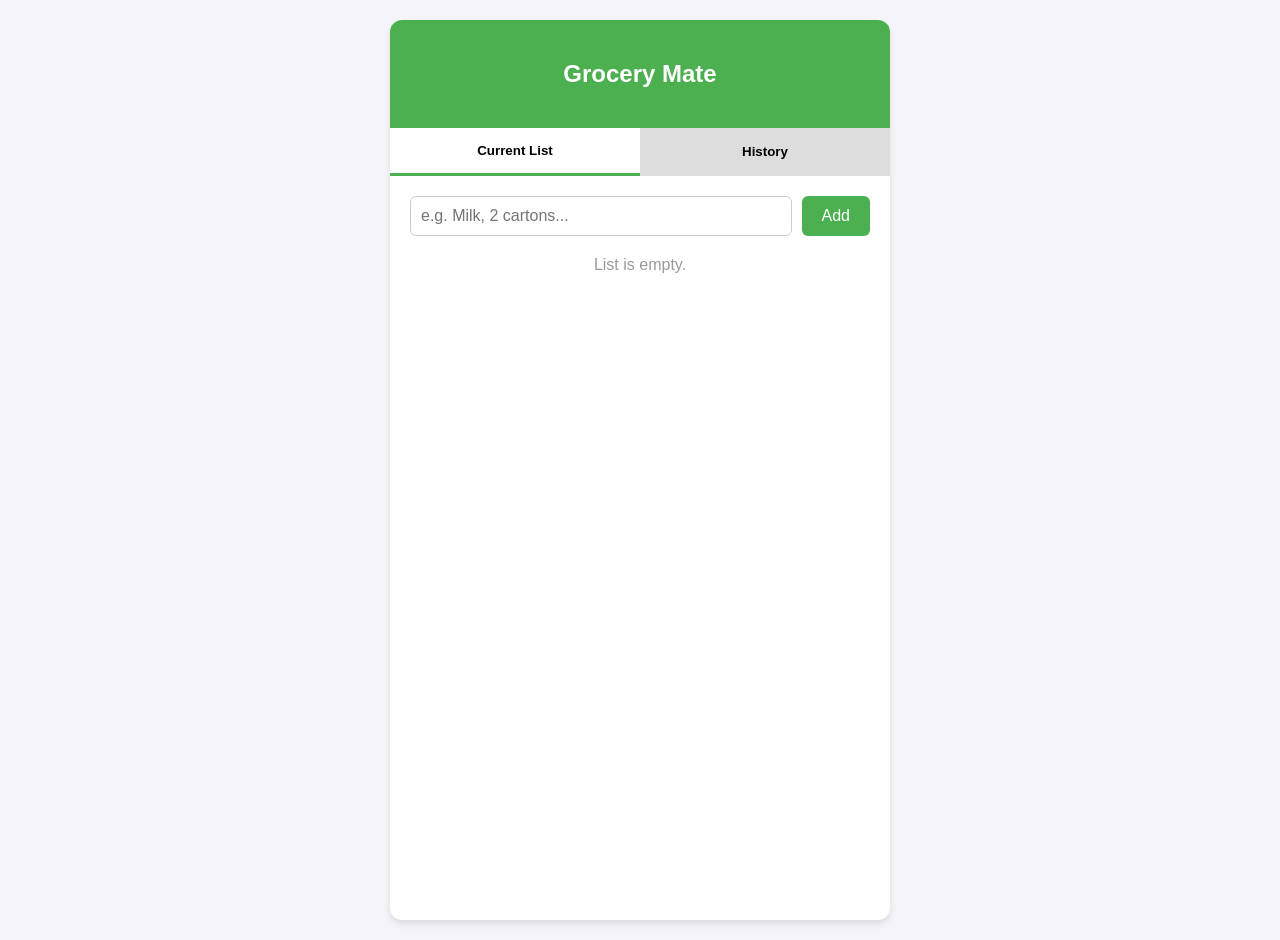
==== android/app/src/main/assets/index.html @ 83db7c0c "Add Grocery Mate Android APK Wrap the existing grocery tracker HTML in a signed Android app and incl" ====
<!DOCTYPE html>
<html lang="en">
<head>
    <meta charset="UTF-8">
    <meta name="viewport" content="width=device-width, initial-scale=1.0, maximum-scale=1.0, user-scalable=no, viewport-fit=cover">
    <title>Simple Grocery Tracker</title>
    <style>
        :root {
            --primary: #4CAF50;
            --danger: #f44336;
            --bg: #f4f4f9;
            --card: #ffffff;
        }

        html, body {
            height: 100%;
            overflow-x: hidden;
            -webkit-tap-highlight-color: transparent;
        }

        body {
            font-family: -apple-system, BlinkMacSystemFont, "Segoe UI", Roboto, Helvetica, Arial, sans-serif;
            background-color: var(--bg);
            margin: 0;
            padding: 20px;
            display: flex;
            justify-content: center;
        }

        .container {
            width: 100%;
            max-width: 500px;
            background: var(--card);
            border-radius: 12px;
            box-shadow: 0 4px 6px rgba(0,0,0,0.1);
            overflow: hidden;
            padding-bottom: 20px;
        }

        /* Header & Tabs */
        header {
            background: var(--primary);
            color: white;
            padding: 20px;
            text-align: center;
        }

        .tabs {
            display: flex;
            background: #ddd;
        }

        .tab {
            flex: 1;
            padding: 15px;
            text-align: center;
            cursor: pointer;
            font-weight: bold;
            background: #ddd;
            border: none;
            outline: none;
        }

        .tab.active {
            background: var(--card);
            border-bottom: 3px solid var(--primary);
        }

        /* Content Sections */
        .content {
            display: none;
            padding: 20px;
        }
        .content.active { display: block; }

        /* Input Area */
        .input-group {
            display: flex;
            gap: 10px;
            margin-bottom: 20px;
        }

        input[type="text"] {
            flex: 1;
            padding: 10px;
            border: 1px solid #ccc;
            border-radius: 6px;
            font-size: 16px;
        }

        button.add-btn {
            background: var(--primary);
            color: white;
            border: none;
            padding: 10px 20px;
            border-radius: 6px;
            cursor: pointer;
            font-size: 16px;
        }

        /* Lists */
        ul { list-style: none; padding: 0; margin: 0; }

        .item-row {
            display: flex;
            align-items: center;
            justify-content: space-between;
            padding: 12px;
            border-bottom: 1px solid #eee;
        }

        .item-row:last-child { border-bottom: none; }

        .item-row label {
            display: flex;
            align-items: center;
            gap: 10px;
            cursor: pointer;
            flex: 1;
            font-size: 18px;
        }

        .item-row input[type="checkbox"] {
            transform: scale(1.5);
        }

        .checked-item {
            text-decoration: line-through;
            color: #888;
        }

        .delete-btn {
            background: transparent;
            color: #999;
            border: none;
            cursor: pointer;
            font-size: 18px;
        }

        /* History Styling */
        .history-card {
            border: 1px solid #eee;
            border-radius: 8px;
            margin-bottom: 15px;
            padding: 10px;
            background: #fafafa;
        }

        .history-date {
            font-weight: bold;
            font-size: 14px;
            color: #555;
            margin-bottom: 8px;
            border-bottom: 1px solid #ddd;
            padding-bottom: 5px;
        }

        .history-item {
            font-size: 14px;
            margin-bottom: 4px;
        }

        .status-bought { color: var(--primary); }
        .status-missed { color: var(--danger); }

        /* Action Buttons */
        .action-area {
            margin-top: 20px;
            text-align: center;
        }

        .finish-btn {
            background: #333;
            color: white;
            width: 100%;
            padding: 15px;
            border: none;
            border-radius: 8px;
            font-size: 18px;
            cursor: pointer;
        }
        
        .clear-history-btn {
            background: transparent;
            color: var(--danger);
            border: 1px solid var(--danger);
            padding: 8px 16px;
            border-radius: 6px;
            cursor: pointer;
            margin-top: 10px;
        }

    </style>
</head>
<body>

<div class="container">
    <header>
        <h2>Grocery Mate</h2>
    </header>

    <div class="tabs">
        <button class="tab active" onclick="switchTab('current')">Current List</button>
        <button class="tab" onclick="switchTab('history')">History</button>
    </div>

    <div id="current" class="content active">
        <div class="input-group">
            <input type="text" id="newItem" placeholder="e.g. Milk, 2 cartons..." onkeypress="handleEnter(event)">
            <button class="add-btn" onclick="addItem()">Add</button>
        </div>

        <ul id="shoppingList">
            </ul>

        <div class="action-area" id="finishArea" style="display:none;">
            <button class="finish-btn" onclick="finishTrip()">Finish Shopping Trip</button>
            <p style="font-size: 0.8rem; color: #666; margin-top: 5px;">Moves items to history</p>
        </div>
    </div>

    <div id="history" class="content">
        <div id="historyLog">
            </div>
        <div style="text-align: center;">
            <button class="clear-history-btn" onclick="clearHistory()">Clear History</button>
        </div>
    </div>
</div>

<script>
    // --- STATE MANAGEMENT ---
    let currentList = JSON.parse(localStorage.getItem('groceryList')) || [];
    let historyLog = JSON.parse(localStorage.getItem('groceryHistory')) || [];

    // --- RENDER FUNCTIONS ---
    function renderList() {
        const listEl = document.getElementById('shoppingList');
        const finishArea = document.getElementById('finishArea');
        listEl.innerHTML = '';

        if (currentList.length > 0) {
            finishArea.style.display = 'block';
        } else {
            finishArea.style.display = 'none';
            listEl.innerHTML = '<p style="text-align:center; color:#999;">List is empty.</p>';
        }

        currentList.forEach((item, index) => {
            const li = document.createElement('li');
            li.className = 'item-row';
            li.innerHTML = `
                <label class="${item.bought ? 'checked-item' : ''}">
                    <input type="checkbox" ${item.bought ? 'checked' : ''} onchange="toggleItem(${index})">
                    ${item.name}
                </label>
                <button class="delete-btn" onclick="deleteItem(${index})">&times;</button>
            `;
            listEl.appendChild(li);
        });
    }

    function renderHistory() {
        const historyEl = document.getElementById('historyLog');
        historyEl.innerHTML = '';

        if (historyLog.length === 0) {
            historyEl.innerHTML = '<p style="text-align:center; color:#999;">No past shopping trips.</p>';
            return;
        }

        // Show newest first
        [...historyLog].reverse().forEach(trip => {
            const div = document.createElement('div');
            div.className = 'history-card';
            
            let itemsHtml = '';
            trip.items.forEach(item => {
                const statusIcon = item.bought ? '✔ Bought' : '✘ Not Bought';
                const statusClass = item.bought ? 'status-bought' : 'status-missed';
                itemsHtml += `<div class="history-item">
                    <span class="${statusClass}">[${statusIcon}]</span> ${item.name}
                </div>`;
            });

            div.innerHTML = `
                <div class="history-date">${trip.date}</div>
                ${itemsHtml}
            `;
            historyEl.appendChild(div);
        });
    }

    // --- ACTIONS ---
    function addItem() {
        const input = document.getElementById('newItem');
        const name = input.value.trim();
        if (name) {
            currentList.push({ name: name, bought: false });
            input.value = '';
            saveData();
            renderList();
        }
    }

    function handleEnter(e) {
        if (e.key === 'Enter') addItem();
    }

    function deleteItem(index) {
        currentList.splice(index, 1);
        saveData();
        renderList();
    }

    function toggleItem(index) {
        currentList[index].bought = !currentList[index].bought;
        saveData();
        renderList();
    }

    function finishTrip() {
        if (confirm('Finish this trip? It will move current items to history.')) {
            const now = new Date();
            const dateStr = now.toLocaleDateString() + ' ' + now.toLocaleTimeString([], {hour: '2-digit', minute:'2-digit'});
            
            // Save to history
            historyLog.push({
                date: dateStr,
                items: [...currentList] // Copy the array
            });

            // Clear current list
            currentList = [];
            
            saveData();
            renderList();
            renderHistory();
            switchTab('history');
        }
    }

    function clearHistory() {
        if(confirm("Delete all history logs?")) {
            historyLog = [];
            saveData();
            renderHistory();
        }
    }

    function switchTab(tabName) {
        document.querySelectorAll('.content').forEach(el => el.classList.remove('active'));
        document.querySelectorAll('.tab').forEach(el => el.classList.remove('active'));
        
        document.getElementById(tabName).classList.add('active');
        // Find button that calls this function to set active class (simple approach)
        const tabs = document.querySelectorAll('.tab');
        if(tabName === 'current') tabs[0].classList.add('active');
        else tabs[1].classList.add('active');
    }

    function saveData() {
        localStorage.setItem('groceryList', JSON.stringify(currentList));
        localStorage.setItem('groceryHistory', JSON.stringify(historyLog));
    }

    // Initial Render
    renderList();
    renderHistory();
</script>

</body>
</html>
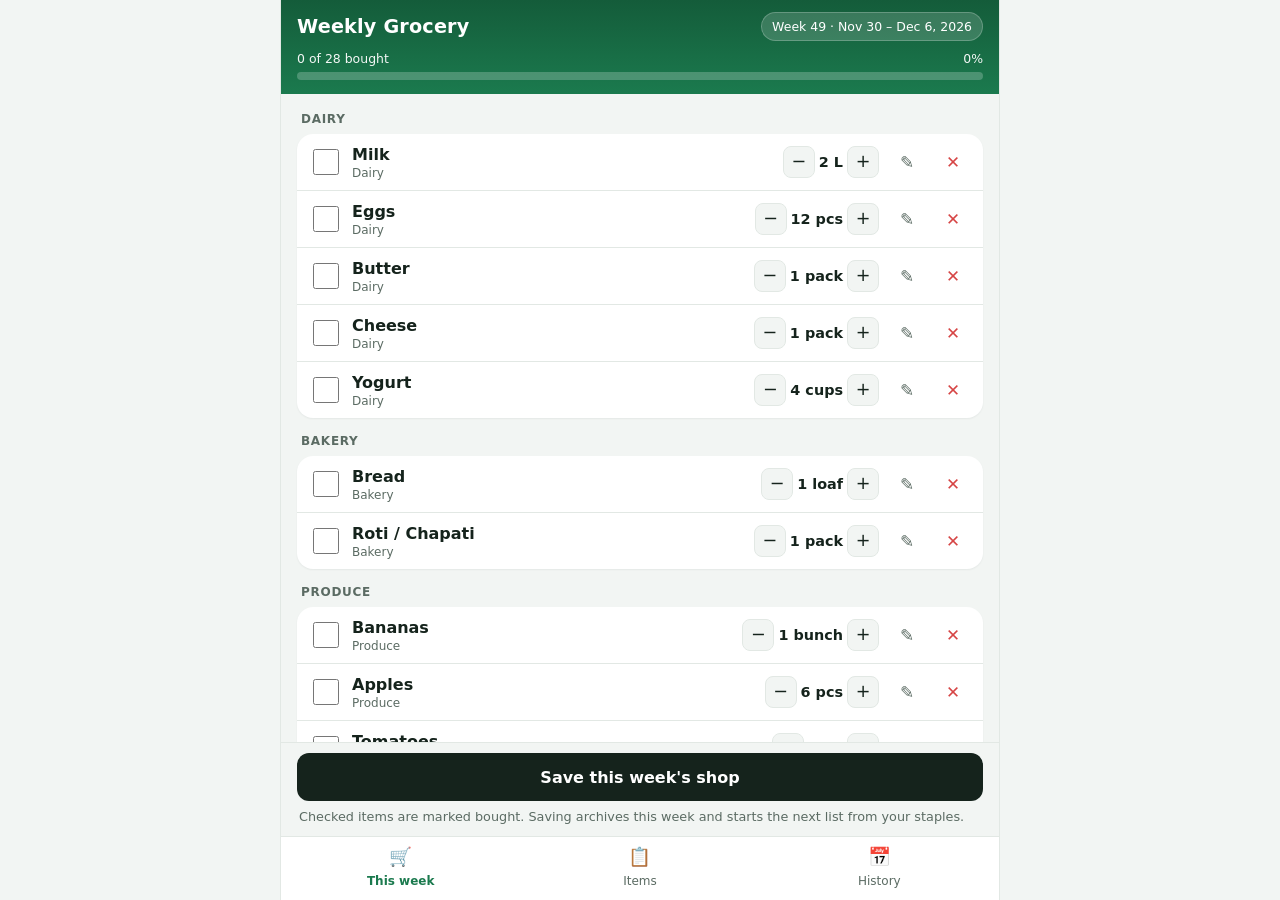
==== commit 26784be8: "Add Weekly Grocery Android app with item editing and history Ship a phone-and-tablet grocery list th" ====
--- a/android/app/src/main/assets/index.html
+++ b/android/app/src/main/assets/index.html
@@ -1,373 +1,1014 @@
 <!DOCTYPE html>
 <html lang="en">
 <head>
-    <meta charset="UTF-8">
-    <meta name="viewport" content="width=device-width, initial-scale=1.0, maximum-scale=1.0, user-scalable=no, viewport-fit=cover">
-    <title>Simple Grocery Tracker</title>
-    <style>
-        :root {
-            --primary: #4CAF50;
-            --danger: #f44336;
-            --bg: #f4f4f9;
-            --card: #ffffff;
-        }
-
-        html, body {
-            height: 100%;
-            overflow-x: hidden;
-            -webkit-tap-highlight-color: transparent;
-        }
-
-        body {
-            font-family: -apple-system, BlinkMacSystemFont, "Segoe UI", Roboto, Helvetica, Arial, sans-serif;
-            background-color: var(--bg);
-            margin: 0;
-            padding: 20px;
-            display: flex;
-            justify-content: center;
-        }
-
-        .container {
-            width: 100%;
-            max-width: 500px;
-            background: var(--card);
-            border-radius: 12px;
-            box-shadow: 0 4px 6px rgba(0,0,0,0.1);
-            overflow: hidden;
-            padding-bottom: 20px;
-        }
-
-        /* Header & Tabs */
-        header {
-            background: var(--primary);
-            color: white;
-            padding: 20px;
-            text-align: center;
-        }
-
-        .tabs {
-            display: flex;
-            background: #ddd;
-        }
-
-        .tab {
-            flex: 1;
-            padding: 15px;
-            text-align: center;
-            cursor: pointer;
-            font-weight: bold;
-            background: #ddd;
-            border: none;
-            outline: none;
-        }
-
-        .tab.active {
-            background: var(--card);
-            border-bottom: 3px solid var(--primary);
-        }
-
-        /* Content Sections */
-        .content {
-            display: none;
-            padding: 20px;
-        }
-        .content.active { display: block; }
-
-        /* Input Area */
-        .input-group {
-            display: flex;
-            gap: 10px;
-            margin-bottom: 20px;
-        }
-
-        input[type="text"] {
-            flex: 1;
-            padding: 10px;
-            border: 1px solid #ccc;
-            border-radius: 6px;
-            font-size: 16px;
-        }
-
-        button.add-btn {
-            background: var(--primary);
-            color: white;
-            border: none;
-            padding: 10px 20px;
-            border-radius: 6px;
-            cursor: pointer;
-            font-size: 16px;
-        }
-
-        /* Lists */
-        ul { list-style: none; padding: 0; margin: 0; }
-
-        .item-row {
-            display: flex;
-            align-items: center;
-            justify-content: space-between;
-            padding: 12px;
-            border-bottom: 1px solid #eee;
-        }
-
-        .item-row:last-child { border-bottom: none; }
-
-        .item-row label {
-            display: flex;
-            align-items: center;
-            gap: 10px;
-            cursor: pointer;
-            flex: 1;
-            font-size: 18px;
-        }
-
-        .item-row input[type="checkbox"] {
-            transform: scale(1.5);
-        }
-
-        .checked-item {
-            text-decoration: line-through;
-            color: #888;
-        }
-
-        .delete-btn {
-            background: transparent;
-            color: #999;
-            border: none;
-            cursor: pointer;
-            font-size: 18px;
-        }
-
-        /* History Styling */
-        .history-card {
-            border: 1px solid #eee;
-            border-radius: 8px;
-            margin-bottom: 15px;
-            padding: 10px;
-            background: #fafafa;
-        }
-
-        .history-date {
-            font-weight: bold;
-            font-size: 14px;
-            color: #555;
-            margin-bottom: 8px;
-            border-bottom: 1px solid #ddd;
-            padding-bottom: 5px;
-        }
-
-        .history-item {
-            font-size: 14px;
-            margin-bottom: 4px;
-        }
-
-        .status-bought { color: var(--primary); }
-        .status-missed { color: var(--danger); }
-
-        /* Action Buttons */
-        .action-area {
-            margin-top: 20px;
-            text-align: center;
-        }
-
-        .finish-btn {
-            background: #333;
-            color: white;
-            width: 100%;
-            padding: 15px;
-            border: none;
-            border-radius: 8px;
-            font-size: 18px;
-            cursor: pointer;
-        }
-        
-        .clear-history-btn {
-            background: transparent;
-            color: var(--danger);
-            border: 1px solid var(--danger);
-            padding: 8px 16px;
-            border-radius: 6px;
-            cursor: pointer;
-            margin-top: 10px;
-        }
-
-    </style>
+  <meta charset="UTF-8">
+  <meta name="viewport" content="width=device-width, initial-scale=1, maximum-scale=1, user-scalable=no, viewport-fit=cover">
+  <meta name="theme-color" content="#1B7A4E">
+  <meta name="color-scheme" content="light">
+  <title>Weekly Grocery</title>
+  <style>
+    :root {
+      --primary: #1B7A4E;
+      --primary-dark: #145C3A;
+      --primary-soft: #E7F5EE;
+      --accent: #E8A317;
+      --danger: #D64545;
+      --danger-soft: #FDECEC;
+      --bg: #F2F5F3;
+      --card: #FFFFFF;
+      --text: #15231C;
+      --muted: #5B6B63;
+      --line: #E2E8E4;
+      --bought: #3D8B63;
+      --missed: #C44B4B;
+      --header-h: 72px;
+      --nav-h: 64px;
+      --radius: 16px;
+      --safe-t: env(safe-area-inset-top, 0px);
+      --safe-b: env(safe-area-inset-bottom, 0px);
+      --safe-l: env(safe-area-inset-left, 0px);
+      --safe-r: env(safe-area-inset-right, 0px);
+    }
+
+    * { box-sizing: border-box; -webkit-tap-highlight-color: transparent; }
+
+    html, body {
+      margin: 0;
+      padding: 0;
+      height: 100%;
+      height: 100dvh;
+      overflow: hidden;
+      background: var(--bg);
+      color: var(--text);
+      font-family: "Roboto", "Noto Sans", system-ui, -apple-system, sans-serif;
+    }
+
+    button, input, select, textarea { font: inherit; }
+
+    .app {
+      display: flex;
+      flex-direction: column;
+      height: 100%;
+      width: 100%;
+      max-width: 720px;
+      margin: 0 auto;
+      background: var(--bg);
+      overflow: hidden;
+    }
+
+    header.app-header {
+      flex: 0 0 auto;
+      background: linear-gradient(180deg, var(--primary-dark), var(--primary));
+      color: #fff;
+      padding: 12px 16px 14px;
+      padding-left: max(16px, var(--safe-l));
+      padding-right: max(16px, var(--safe-r));
+    }
+
+    .brand-row {
+      display: flex;
+      align-items: center;
+      justify-content: space-between;
+      gap: 12px;
+    }
+
+    .brand {
+      font-size: 1.2rem;
+      font-weight: 700;
+      letter-spacing: 0.01em;
+    }
+
+    .week-chip {
+      background: rgba(255,255,255,0.16);
+      border: 1px solid rgba(255,255,255,0.22);
+      border-radius: 999px;
+      padding: 6px 10px;
+      font-size: 0.78rem;
+      white-space: nowrap;
+    }
+
+    .progress-wrap {
+      margin-top: 10px;
+    }
+
+    .progress-meta {
+      display: flex;
+      justify-content: space-between;
+      font-size: 0.78rem;
+      opacity: 0.95;
+      margin-bottom: 6px;
+    }
+
+    .progress-bar {
+      height: 8px;
+      background: rgba(255,255,255,0.22);
+      border-radius: 99px;
+      overflow: hidden;
+    }
+
+    .progress-bar > span {
+      display: block;
+      height: 100%;
+      width: 0%;
+      background: var(--accent);
+      border-radius: 99px;
+      transition: width 0.25s ease;
+    }
+
+    .panels {
+      flex: 1 1 auto;
+      min-height: 0;
+      position: relative;
+      overflow: hidden;
+    }
+
+    .panel {
+      display: none;
+      flex-direction: column;
+      height: 100%;
+      min-height: 0;
+    }
+
+    .panel.active { display: flex; }
+
+    .scroll {
+      flex: 1 1 auto;
+      min-height: 0;
+      overflow-y: auto;
+      overflow-x: hidden;
+      -webkit-overflow-scrolling: touch;
+      overscroll-behavior: contain;
+      padding: 12px 16px 16px;
+      padding-left: max(16px, var(--safe-l));
+      padding-right: max(16px, var(--safe-r));
+    }
+
+    .sticky-form {
+      flex: 0 0 auto;
+      padding: 10px 16px 8px;
+      padding-left: max(16px, var(--safe-l));
+      padding-right: max(16px, var(--safe-r));
+      background: var(--bg);
+      border-bottom: 1px solid var(--line);
+    }
+
+    .row-form {
+      display: flex;
+      gap: 8px;
+      align-items: stretch;
+    }
+
+    .row-form input[type="text"],
+    .row-form input[type="number"],
+    .row-form select {
+      flex: 1;
+      min-width: 0;
+      border: 1px solid var(--line);
+      background: var(--card);
+      border-radius: 12px;
+      padding: 12px 12px;
+      font-size: 16px;
+      outline: none;
+    }
+
+    .row-form input:focus, .row-form select:focus, .modal input:focus, .modal select:focus {
+      border-color: var(--primary);
+      box-shadow: 0 0 0 3px var(--primary-soft);
+    }
+
+    .btn {
+      border: none;
+      border-radius: 12px;
+      padding: 12px 14px;
+      font-weight: 700;
+      cursor: pointer;
+      min-height: 48px;
+    }
+
+    .btn-primary { background: var(--primary); color: #fff; }
+    .btn-dark { background: var(--text); color: #fff; width: 100%; }
+    .btn-ghost {
+      background: transparent;
+      color: var(--danger);
+      border: 1px solid var(--danger);
+      width: 100%;
+    }
+    .btn:active { transform: scale(0.98); }
+
+    .hint {
+      color: var(--muted);
+      font-size: 0.8rem;
+      margin: 8px 2px 0;
+    }
+
+    .cat-block { margin-bottom: 16px; }
+
+    .cat-title {
+      font-size: 0.75rem;
+      font-weight: 800;
+      letter-spacing: 0.06em;
+      text-transform: uppercase;
+      color: var(--muted);
+      margin: 6px 4px 8px;
+    }
+
+    .card {
+      background: var(--card);
+      border-radius: var(--radius);
+      box-shadow: 0 1px 2px rgba(21,35,28,0.06);
+      overflow: hidden;
+    }
+
+    .item-row {
+      display: flex;
+      align-items: center;
+      gap: 10px;
+      padding: 10px 12px;
+      min-height: 56px;
+      border-bottom: 1px solid var(--line);
+    }
+
+    .item-row:last-child { border-bottom: none; }
+
+    .check {
+      width: 26px;
+      height: 26px;
+      flex: 0 0 26px;
+      accent-color: var(--primary);
+    }
+
+    .item-main {
+      flex: 1;
+      min-width: 0;
+    }
+
+    .item-name {
+      font-size: 1rem;
+      font-weight: 600;
+      overflow: hidden;
+      text-overflow: ellipsis;
+      white-space: nowrap;
+    }
+
+    .item-name.bought { text-decoration: line-through; color: var(--muted); }
+
+    .item-meta {
+      font-size: 0.75rem;
+      color: var(--muted);
+      margin-top: 2px;
+    }
+
+    .qty {
+      display: flex;
+      align-items: center;
+      gap: 4px;
+      flex: 0 0 auto;
+    }
+
+    .qty button {
+      width: 32px;
+      height: 32px;
+      border: 1px solid var(--line);
+      background: var(--bg);
+      border-radius: 8px;
+      font-size: 1.1rem;
+      line-height: 1;
+      color: var(--text);
+    }
+
+    .qty span {
+      min-width: 18px;
+      text-align: center;
+      font-weight: 700;
+      font-size: 0.9rem;
+    }
+
+    .icon-btn {
+      width: 36px;
+      height: 36px;
+      border: none;
+      background: transparent;
+      color: var(--muted);
+      font-size: 1.05rem;
+      border-radius: 8px;
+    }
+
+    .icon-btn.danger { color: var(--danger); }
+
+    .footer-actions {
+      flex: 0 0 auto;
+      padding: 10px 16px 12px;
+      padding-left: max(16px, var(--safe-l));
+      padding-right: max(16px, var(--safe-r));
+      background: var(--bg);
+      border-top: 1px solid var(--line);
+    }
+
+    .empty {
+      text-align: center;
+      color: var(--muted);
+      padding: 36px 12px;
+    }
+
+    .empty h3 { margin: 0 0 6px; color: var(--text); }
+
+    .history-card {
+      background: var(--card);
+      border-radius: var(--radius);
+      margin-bottom: 12px;
+      box-shadow: 0 1px 2px rgba(21,35,28,0.06);
+      overflow: hidden;
+    }
+
+    .history-head {
+      width: 100%;
+      text-align: left;
+      background: var(--card);
+      border: none;
+      padding: 14px;
+      display: flex;
+      justify-content: space-between;
+      align-items: center;
+      gap: 8px;
+      min-height: 56px;
+    }
+
+    .history-title { font-weight: 800; }
+    .history-sub { font-size: 0.8rem; color: var(--muted); margin-top: 3px; }
+
+    .history-body {
+      display: none;
+      border-top: 1px solid var(--line);
+      padding: 8px 14px 12px;
+    }
+
+    .history-card.open .history-body { display: block; }
+
+    .history-item {
+      display: flex;
+      justify-content: space-between;
+      gap: 8px;
+      padding: 6px 0;
+      font-size: 0.92rem;
+    }
+
+    .ok { color: var(--bought); font-weight: 700; }
+    .no { color: var(--missed); font-weight: 700; }
+
+    nav.bottom-nav {
+      flex: 0 0 auto;
+      display: flex;
+      background: var(--card);
+      border-top: 1px solid var(--line);
+      padding-bottom: var(--safe-b);
+      min-height: var(--nav-h);
+    }
+
+    nav.bottom-nav button {
+      flex: 1;
+      border: none;
+      background: transparent;
+      padding: 8px 4px 10px;
+      color: var(--muted);
+      min-height: 56px;
+    }
+
+    nav.bottom-nav button.active {
+      color: var(--primary);
+      font-weight: 800;
+    }
+
+    nav.bottom-nav .nav-ico { display: block; font-size: 1.15rem; margin-bottom: 2px; }
+    nav.bottom-nav .nav-lab { font-size: 0.75rem; }
+
+    .modal-backdrop {
+      display: none;
+      position: fixed;
+      inset: 0;
+      background: rgba(15, 28, 22, 0.45);
+      z-index: 20;
+      align-items: flex-end;
+      justify-content: center;
+    }
+
+    .modal-backdrop.show { display: flex; }
+
+    .modal {
+      width: 100%;
+      max-width: 720px;
+      background: var(--card);
+      border-radius: 20px 20px 0 0;
+      padding: 16px 16px calc(16px + var(--safe-b));
+      max-height: 88dvh;
+      overflow-y: auto;
+      -webkit-overflow-scrolling: touch;
+    }
+
+    .modal h2 { margin: 0 0 12px; font-size: 1.15rem; }
+
+    .field { margin-bottom: 10px; }
+    .field label {
+      display: block;
+      font-size: 0.75rem;
+      font-weight: 700;
+      color: var(--muted);
+      margin-bottom: 4px;
+      text-transform: uppercase;
+      letter-spacing: 0.04em;
+    }
+
+    .field input, .field select {
+      width: 100%;
+      border: 1px solid var(--line);
+      border-radius: 12px;
+      padding: 12px;
+      font-size: 16px;
+      background: #fff;
+    }
+
+    .modal-actions {
+      display: grid;
+      grid-template-columns: 1fr 1fr;
+      gap: 8px;
+      margin-top: 8px;
+    }
+
+    .chip-row {
+      display: flex;
+      flex-wrap: wrap;
+      gap: 8px;
+      margin-bottom: 12px;
+    }
+
+    .chip {
+      border: 1px solid var(--line);
+      background: var(--card);
+      border-radius: 999px;
+      padding: 8px 12px;
+      font-size: 0.82rem;
+      color: var(--text);
+    }
+
+    .chip.on {
+      background: var(--primary-soft);
+      border-color: var(--primary);
+      color: var(--primary-dark);
+      font-weight: 700;
+    }
+
+    .add-week-btn {
+      border: 1px solid var(--primary);
+      background: var(--primary-soft);
+      color: var(--primary-dark);
+      border-radius: 10px;
+      padding: 8px 10px;
+      font-weight: 700;
+      font-size: 0.78rem;
+      white-space: nowrap;
+    }
+
+    .add-week-btn[disabled] {
+      opacity: 0.45;
+      border-color: var(--line);
+      background: var(--bg);
+      color: var(--muted);
+    }
+
+    @media (min-width: 600px) {
+      .app { border-left: 1px solid var(--line); border-right: 1px solid var(--line); }
+      .modal { border-radius: 20px; margin-bottom: 24px; }
+      .modal-backdrop { align-items: center; }
+    }
+  </style>
 </head>
 <body>
-
-<div class="container">
-    <header>
-        <h2>Grocery Mate</h2>
-    </header>
-
-    <div class="tabs">
-        <button class="tab active" onclick="switchTab('current')">Current List</button>
-        <button class="tab" onclick="switchTab('history')">History</button>
+<div class="app">
+  <header class="app-header">
+    <div class="brand-row">
+      <div class="brand">Weekly Grocery</div>
+      <div class="week-chip" id="weekChip">This week</div>
     </div>
-
-    <div id="current" class="content active">
-        <div class="input-group">
-            <input type="text" id="newItem" placeholder="e.g. Milk, 2 cartons..." onkeypress="handleEnter(event)">
-            <button class="add-btn" onclick="addItem()">Add</button>
+    <div class="progress-wrap" id="progressWrap">
+      <div class="progress-meta">
+        <span id="progressLabel">0 of 0 bought</span>
+        <span id="progressPct">0%</span>
+      </div>
+      <div class="progress-bar"><span id="progressFill"></span></div>
+    </div>
+  </header>
+
+  <div class="panels">
+    <section class="panel active" id="panel-shop">
+      <div class="scroll" id="shopScroll"></div>
+      <div class="footer-actions">
+        <button class="btn btn-dark" id="finishBtn" type="button">Save this week's shop</button>
+        <p class="hint">Checked items are marked bought. Saving archives this week and starts the next list from your staples.</p>
+      </div>
+    </section>
+
+    <section class="panel" id="panel-items">
+      <div class="sticky-form">
+        <div class="row-form">
+          <input id="newItemName" type="text" maxlength="60" placeholder="Add item, e.g. Milk" autocomplete="off">
+          <button class="btn btn-primary" id="addItemBtn" type="button">Add</button>
         </div>
-
-        <ul id="shoppingList">
-            </ul>
-
-        <div class="action-area" id="finishArea" style="display:none;">
-            <button class="finish-btn" onclick="finishTrip()">Finish Shopping Trip</button>
-            <p style="font-size: 0.8rem; color: #666; margin-top: 5px;">Moves items to history</p>
-        </div>
+        <p class="hint">Staples are copied into each new week. Edit or delete any item anytime.</p>
+      </div>
+      <div class="scroll" id="itemsScroll"></div>
+    </section>
+
+    <section class="panel" id="panel-history">
+      <div class="scroll" id="historyScroll"></div>
+    </section>
+  </div>
+
+  <nav class="bottom-nav">
+    <button type="button" class="active" data-tab="shop"><span class="nav-ico">🛒</span><span class="nav-lab">This week</span></button>
+    <button type="button" data-tab="items"><span class="nav-ico">📋</span><span class="nav-lab">Items</span></button>
+    <button type="button" data-tab="history"><span class="nav-ico">📅</span><span class="nav-lab">History</span></button>
+  </nav>
+</div>
+
+<div class="modal-backdrop" id="modalBackdrop">
+  <div class="modal" role="dialog" aria-modal="true" aria-labelledby="modalTitle">
+    <h2 id="modalTitle">Edit item</h2>
+    <div class="field">
+      <label for="editName">Name</label>
+      <input id="editName" type="text" maxlength="60">
     </div>
-
-    <div id="history" class="content">
-        <div id="historyLog">
-            </div>
-        <div style="text-align: center;">
-            <button class="clear-history-btn" onclick="clearHistory()">Clear History</button>
-        </div>
+    <div class="field">
+      <label for="editCategory">Category</label>
+      <select id="editCategory"></select>
     </div>
+    <div class="field">
+      <label for="editQty">Usual quantity</label>
+      <input id="editQty" type="number" min="1" max="9999" step="1">
+    </div>
+    <div class="field">
+      <label for="editUnit">Unit</label>
+      <input id="editUnit" type="text" maxlength="16" placeholder="pcs, kg, L, pack">
+    </div>
+    <div class="field">
+      <label>
+        <input id="editStaple" type="checkbox"> Include as a weekly staple
+      </label>
+    </div>
+    <div class="modal-actions">
+      <button class="btn" type="button" id="cancelEdit" style="background:#eef2f0">Cancel</button>
+      <button class="btn btn-primary" type="button" id="saveEdit">Save</button>
+    </div>
+  </div>
 </div>
 
 <script>
-    // --- STATE MANAGEMENT ---
-    let currentList = JSON.parse(localStorage.getItem('groceryList')) || [];
-    let historyLog = JSON.parse(localStorage.getItem('groceryHistory')) || [];
-
-    // --- RENDER FUNCTIONS ---
-    function renderList() {
-        const listEl = document.getElementById('shoppingList');
-        const finishArea = document.getElementById('finishArea');
-        listEl.innerHTML = '';
-
-        if (currentList.length > 0) {
-            finishArea.style.display = 'block';
-        } else {
-            finishArea.style.display = 'none';
-            listEl.innerHTML = '<p style="text-align:center; color:#999;">List is empty.</p>';
+(function () {
+  const STORAGE_KEY = "weeklyGrocery.v1";
+  const CATEGORIES = ["Dairy", "Bakery", "Produce", "Protein", "Pantry", "Household", "Other"];
+  const DEFAULT_ITEMS = [
+    ["Milk", "Dairy", 2, "L"],
+    ["Eggs", "Dairy", 12, "pcs"],
+    ["Butter", "Dairy", 1, "pack"],
+    ["Cheese", "Dairy", 1, "pack"],
+    ["Yogurt", "Dairy", 4, "cups"],
+    ["Bread", "Bakery", 1, "loaf"],
+    ["Roti / Chapati", "Bakery", 1, "pack"],
+    ["Bananas", "Produce", 1, "bunch"],
+    ["Apples", "Produce", 6, "pcs"],
+    ["Tomatoes", "Produce", 1, "kg"],
+    ["Onions", "Produce", 1, "kg"],
+    ["Potatoes", "Produce", 2, "kg"],
+    ["Garlic", "Produce", 1, "pack"],
+    ["Ginger", "Produce", 1, "pcs"],
+    ["Spinach", "Produce", 1, "bunch"],
+    ["Carrots", "Produce", 500, "g"],
+    ["Chicken", "Protein", 1, "kg"],
+    ["Fish", "Protein", 500, "g"],
+    ["Rice", "Pantry", 5, "kg"],
+    ["Pasta", "Pantry", 1, "pack"],
+    ["Cooking oil", "Pantry", 1, "L"],
+    ["Sugar", "Pantry", 1, "kg"],
+    ["Salt", "Pantry", 1, "pack"],
+    ["Tea", "Pantry", 1, "pack"],
+    ["Coffee", "Pantry", 1, "pack"],
+    ["Dish soap", "Household", 1, "bottle"],
+    ["Laundry detergent", "Household", 1, "pack"],
+    ["Toilet paper", "Household", 1, "pack"]
+  ];
+
+  const uid = () => (crypto.randomUUID ? crypto.randomUUID() : ("id" + Date.now() + Math.random().toString(16).slice(2)));
+  const esc = (s) => String(s).replace(/[&<>"']/g, (c) => ({ "&": "&amp;", "<": "&lt;", ">": "&gt;", '"': "&quot;", "'": "&#39;" }[c]));
+
+  function weekInfo(from) {
+    const d = from ? new Date(from) : new Date();
+    const date = new Date(d.getFullYear(), d.getMonth(), d.getDate());
+    const day = date.getDay();
+    const mondayOffset = day === 0 ? -6 : 1 - day;
+    const monday = new Date(date);
+    monday.setDate(date.getDate() + mondayOffset);
+    const sunday = new Date(monday);
+    sunday.setDate(monday.getDate() + 6);
+    const thursday = new Date(monday);
+    thursday.setDate(monday.getDate() + 3);
+    const year = thursday.getFullYear();
+    const jan4 = new Date(year, 0, 4);
+    const jan4Day = jan4.getDay() || 7;
+    const week1 = new Date(jan4);
+    week1.setDate(jan4.getDate() - jan4Day + 1);
+    const week = 1 + Math.round((monday - week1) / 604800000);
+    const key = year + "-W" + String(week).padStart(2, "0");
+    const fmt = (x) => x.toLocaleDateString(undefined, { month: "short", day: "numeric" });
+    const label = fmt(monday) + " – " + fmt(sunday) + ", " + year;
+    return { key, week, year, monday, sunday, label };
+  }
+
+  function loadState() {
+    try {
+      const raw = localStorage.getItem(STORAGE_KEY);
+      if (raw) {
+        const parsed = JSON.parse(raw);
+        if (parsed && Array.isArray(parsed.catalog)) return parsed;
+      }
+    } catch (e) {}
+    const catalog = DEFAULT_ITEMS.map(([name, category, qty, unit]) => ({
+      id: uid(), name, category, qty, unit, staple: true
+    }));
+    return { catalog, currentWeekKey: null, currentList: [], history: [] };
+  }
+
+  let state = loadState();
+  let editingId = null;
+  let openHistory = {};
+
+  function save() {
+    localStorage.setItem(STORAGE_KEY, JSON.stringify(state));
+  }
+
+  function ensureCurrentWeek() {
+    const now = weekInfo();
+    if (state.currentWeekKey === now.key) return;
+    if (state.currentWeekKey && state.currentList.some((i) => i.bought)) {
+      state.history.push({
+        id: uid(),
+        weekKey: state.currentWeekKey,
+        label: state.currentWeekLabel || state.currentWeekKey,
+        finishedAt: new Date().toISOString(),
+        auto: true,
+        items: state.currentList.map((i) => ({ ...i }))
+      });
+    }
+    startWeek(now);
+  }
+
+  function startWeek(info) {
+    state.currentWeekKey = info.key;
+    state.currentWeekLabel = info.label;
+    state.currentList = state.catalog
+      .filter((c) => c.staple)
+      .map((c) => ({
+        id: uid(),
+        catalogId: c.id,
+        name: c.name,
+        category: c.category,
+        qty: c.qty,
+        unit: c.unit,
+        bought: false
+      }));
+    save();
+  }
+
+  function currentWeek() {
+    return weekInfo();
+  }
+
+  function setTab(tab) {
+    document.querySelectorAll(".panel").forEach((p) => p.classList.remove("active"));
+    document.getElementById("panel-" + tab).classList.add("active");
+    document.querySelectorAll(".bottom-nav button").forEach((b) => {
+      b.classList.toggle("active", b.dataset.tab === tab);
+    });
+    if (tab === "shop") renderShop();
+    if (tab === "items") renderItems();
+    if (tab === "history") renderHistory();
+  }
+
+  function updateHeader() {
+    const w = currentWeek();
+    document.getElementById("weekChip").textContent = "Week " + w.week + " · " + w.label;
+    const total = state.currentList.length;
+    const bought = state.currentList.filter((i) => i.bought).length;
+    const pct = total ? Math.round((bought / total) * 100) : 0;
+    document.getElementById("progressLabel").textContent = bought + " of " + total + " bought";
+    document.getElementById("progressPct").textContent = pct + "%";
+    document.getElementById("progressFill").style.width = pct + "%";
+  }
+
+  function groupByCategory(items) {
+    const groups = {};
+    CATEGORIES.forEach((c) => { groups[c] = []; });
+    items.forEach((item) => {
+      const cat = CATEGORIES.includes(item.category) ? item.category : "Other";
+      groups[cat].push(item);
+    });
+    return groups;
+  }
+
+  function renderShop() {
+    updateHeader();
+    const root = document.getElementById("shopScroll");
+    if (!state.currentList.length) {
+      root.innerHTML = '<div class="empty"><h3>No items this week</h3><p>Add staples in Items, or tap Add there to put something on this week\'s list.</p></div>';
+      return;
+    }
+    const groups = groupByCategory(state.currentList);
+    let html = "";
+    CATEGORIES.forEach((cat) => {
+      const rows = groups[cat];
+      if (!rows.length) return;
+      html += '<div class="cat-block"><div class="cat-title">' + esc(cat) + '</div><div class="card">';
+      rows.forEach((item) => {
+        html += itemRowHtml(item, "shop");
+      });
+      html += "</div></div>";
+    });
+    root.innerHTML = html;
+  }
+
+  function itemRowHtml(item, mode) {
+    const onList = mode === "items" && state.currentList.some((x) => x.catalogId === item.id);
+    return (
+      '<div class="item-row" data-id="' + esc(item.id) + '">' +
+        (mode === "shop"
+          ? '<input class="check" type="checkbox" ' + (item.bought ? "checked" : "") + ' data-act="toggle">'
+          : "") +
+        '<div class="item-main"' + (mode === "shop" ? ' data-act="toggle-row"' : "") + ">" +
+          '<div class="item-name' + (item.bought ? " bought" : "") + '">' + esc(item.name) + "</div>" +
+          '<div class="item-meta">' + esc(item.category) + (item.staple && mode === "items" ? " · Staple" : "") + "</div>" +
+        "</div>" +
+        '<div class="qty">' +
+          '<button type="button" data-act="dec" aria-label="Decrease">−</button>' +
+          "<span>" + esc(item.qty) + (item.unit ? " " + esc(item.unit) : "") + "</span>" +
+          '<button type="button" data-act="inc" aria-label="Increase">+</button>' +
+        "</div>" +
+        (mode === "items"
+          ? '<button class="add-week-btn" type="button" data-act="addweek"' + (onList ? " disabled" : "") + ">" +
+              (onList ? "On list" : "Add") + "</button>"
+          : "") +
+        '<button class="icon-btn" type="button" data-act="edit" aria-label="Edit">✎</button>' +
+        '<button class="icon-btn danger" type="button" data-act="delete" aria-label="Delete">✕</button>' +
+      "</div>"
+    );
+  }
+
+  function renderItems() {
+    updateHeader();
+    const root = document.getElementById("itemsScroll");
+    if (!state.catalog.length) {
+      root.innerHTML = '<div class="empty"><h3>No saved items</h3><p>Add milk, bread, and the rest of your weekly staples here.</p></div>';
+      return;
+    }
+    const groups = groupByCategory(state.catalog);
+    let html = "";
+    CATEGORIES.forEach((cat) => {
+      const rows = groups[cat];
+      if (!rows.length) return;
+      html += '<div class="cat-block"><div class="cat-title">' + esc(cat) + '</div><div class="card">';
+      rows.forEach((item) => { html += itemRowHtml(item, "items"); });
+      html += "</div></div>";
+    });
+    root.innerHTML = html;
+  }
+
+  function renderHistory() {
+    updateHeader();
+    const root = document.getElementById("historyScroll");
+    if (!state.history.length) {
+      root.innerHTML = '<div class="empty"><h3>No weekly history yet</h3><p>Finish a shopping week to keep a record of what you bought.</p></div>';
+      return;
+    }
+    const weeks = [...state.history].reverse();
+    let html = "";
+    weeks.forEach((trip) => {
+      const bought = trip.items.filter((i) => i.bought).length;
+      const open = !!openHistory[trip.id];
+      html += '<div class="history-card' + (open ? " open" : "") + '" data-id="' + esc(trip.id) + '">';
+      html += '<button type="button" class="history-head" data-act="toggle-week">';
+      html += '<div><div class="history-title">' + esc(trip.label || trip.weekKey) + "</div>";
+      html += '<div class="history-sub">' + bought + " of " + trip.items.length + " bought" +
+        (trip.auto ? " · auto-saved" : "") + "</div></div>";
+      html += "<div>" + (open ? "▴" : "▾") + "</div></button>";
+      html += '<div class="history-body">';
+      trip.items.forEach((item) => {
+        html += '<div class="history-item"><span>' + esc(item.name) +
+          (item.qty ? " · " + esc(item.qty) + (item.unit ? " " + esc(item.unit) : "") : "") +
+          '</span><span class="' + (item.bought ? "ok" : "no") + '">' +
+          (item.bought ? "Bought" : "Missed") + "</span></div>";
+      });
+      html += '<div style="margin-top:8px"><button class="add-week-btn" type="button" data-act="copy">Copy missed items to this week</button></div>';
+      html += "</div></div>";
+    });
+    html += '<div style="padding:8px 0 20px"><button class="btn btn-ghost" type="button" id="clearHistory">Clear all history</button></div>';
+    root.innerHTML = html;
+  }
+
+  function findShop(id) { return state.currentList.find((i) => i.id === id); }
+  function findCatalog(id) { return state.catalog.find((i) => i.id === id); }
+
+  function changeQty(item, delta) {
+        item.qty = Math.max(1, Math.min(9999, Number(item.qty || 1) + delta));
+    save();
+  }
+
+  document.getElementById("shopScroll").addEventListener("click", (e) => {
+    const row = e.target.closest(".item-row");
+    if (!row) return;
+    const item = findShop(row.dataset.id);
+    if (!item) return;
+    const actEl = e.target.closest("[data-act]");
+    const act = actEl ? actEl.dataset.act : "";
+    if (act === "toggle" || e.target.classList.contains("check") || act === "toggle-row") {
+      item.bought = act === "toggle" ? !!e.target.checked : !item.bought;
+      save(); renderShop();
+    } else if (act === "inc") { changeQty(item, 1); renderShop(); }
+    else if (act === "dec") { changeQty(item, -1); renderShop(); }
+    else if (act === "edit") openEdit(item, "shop");
+    else if (act === "delete") {
+      if (confirm("Remove " + item.name + " from this week's list?")) {
+        state.currentList = state.currentList.filter((i) => i.id !== item.id);
+        save(); renderShop();
+      }
+    }
+  });
+
+  document.getElementById("itemsScroll").addEventListener("click", (e) => {
+    const row = e.target.closest(".item-row");
+    if (!row) return;
+    const item = findCatalog(row.dataset.id);
+    if (!item) return;
+    const actEl = e.target.closest("[data-act]");
+    const act = actEl ? actEl.dataset.act : "";
+    if (act === "inc") { changeQty(item, 1); renderItems(); }
+    else if (act === "dec") { changeQty(item, -1); renderItems(); }
+    else if (act === "edit") openEdit(item, "catalog");
+    else if (act === "addweek") {
+      if (state.currentList.some((x) => x.catalogId === item.id)) return;
+      state.currentList.push({
+        id: uid(), catalogId: item.id, name: item.name, category: item.category,
+        qty: item.qty, unit: item.unit, bought: false
+      });
+      save(); renderItems();
+    } else if (act === "delete") {
+      if (confirm("Delete " + item.name + " from saved items?")) {
+        state.catalog = state.catalog.filter((i) => i.id !== item.id);
+        state.currentList = state.currentList.filter((i) => i.catalogId !== item.id);
+        save(); renderItems();
+      }
+    }
+  });
+
+  document.getElementById("historyScroll").addEventListener("click", (e) => {
+    if (e.target.id === "clearHistory") {
+      if (confirm("Delete all weekly shopping history?")) {
+        state.history = [];
+        save(); renderHistory();
+      }
+      return;
+    }
+    const card = e.target.closest(".history-card");
+    if (!card) return;
+    const trip = state.history.find((h) => h.id === card.dataset.id);
+    if (!trip) return;
+    if (e.target.dataset.act === "copy") {
+      trip.items.filter((i) => !i.bought).forEach((item) => {
+        const exists = state.currentList.some((x) => x.name.toLowerCase() === item.name.toLowerCase());
+        if (!exists) {
+          state.currentList.push({
+            id: uid(), catalogId: item.catalogId || null, name: item.name,
+            category: item.category || "Other", qty: item.qty || 1, unit: item.unit || "pcs", bought: false
+          });
         }
-
-        currentList.forEach((item, index) => {
-            const li = document.createElement('li');
-            li.className = 'item-row';
-            li.innerHTML = `
-                <label class="${item.bought ? 'checked-item' : ''}">
-                    <input type="checkbox" ${item.bought ? 'checked' : ''} onchange="toggleItem(${index})">
-                    ${item.name}
-                </label>
-                <button class="delete-btn" onclick="deleteItem(${index})">&times;</button>
-            `;
-            listEl.appendChild(li);
+      });
+      save();
+      setTab("shop");
+      return;
+    }
+    if (e.target.closest("[data-act='toggle-week']")) {
+      openHistory[trip.id] = !openHistory[trip.id];
+      renderHistory();
+    }
+  });
+
+  function fillCategories(selected) {
+    const sel = document.getElementById("editCategory");
+    sel.innerHTML = CATEGORIES.map((c) =>
+      '<option value="' + esc(c) + '"' + (c === selected ? " selected" : "") + ">" + esc(c) + "</option>"
+    ).join("");
+  }
+
+  function openEdit(item, source) {
+    editingId = { id: item.id, source };
+    document.getElementById("modalTitle").textContent = "Edit item";
+    document.getElementById("editName").value = item.name;
+    fillCategories(item.category);
+    document.getElementById("editQty").value = item.qty || 1;
+    document.getElementById("editUnit").value = item.unit || "";
+    const stapleBox = document.getElementById("editStaple");
+    if (source === "catalog") {
+      stapleBox.checked = !!item.staple;
+      stapleBox.parentElement.style.display = "block";
+    } else {
+      stapleBox.parentElement.style.display = "none";
+    }
+    document.getElementById("modalBackdrop").classList.add("show");
+    document.getElementById("editName").focus();
+  }
+
+  function closeModal() {
+    editingId = null;
+    document.getElementById("modalBackdrop").classList.remove("show");
+  }
+
+  document.getElementById("cancelEdit").addEventListener("click", closeModal);
+  document.getElementById("modalBackdrop").addEventListener("click", (e) => {
+    if (e.target.id === "modalBackdrop") closeModal();
+  });
+
+  document.getElementById("saveEdit").addEventListener("click", () => {
+    if (!editingId) return;
+    const name = document.getElementById("editName").value.trim();
+    if (!name) return;
+    const patch = {
+      name,
+      category: document.getElementById("editCategory").value,
+      qty: Math.max(1, Math.min(9999, Number(document.getElementById("editQty").value || 1))),
+      unit: document.getElementById("editUnit").value.trim()
+    };
+    if (editingId.source === "catalog") {
+      const item = findCatalog(editingId.id);
+      if (item) {
+        Object.assign(item, patch, { staple: document.getElementById("editStaple").checked });
+        state.currentList.filter((x) => x.catalogId === item.id).forEach((x) => {
+          x.name = item.name; x.category = item.category; x.unit = item.unit;
         });
-    }
-
-    function renderHistory() {
-        const historyEl = document.getElementById('historyLog');
-        historyEl.innerHTML = '';
-
-        if (historyLog.length === 0) {
-            historyEl.innerHTML = '<p style="text-align:center; color:#999;">No past shopping trips.</p>';
-            return;
-        }
-
-        // Show newest first
-        [...historyLog].reverse().forEach(trip => {
-            const div = document.createElement('div');
-            div.className = 'history-card';
-            
-            let itemsHtml = '';
-            trip.items.forEach(item => {
-                const statusIcon = item.bought ? '✔ Bought' : '✘ Not Bought';
-                const statusClass = item.bought ? 'status-bought' : 'status-missed';
-                itemsHtml += `<div class="history-item">
-                    <span class="${statusClass}">[${statusIcon}]</span> ${item.name}
-                </div>`;
-            });
-
-            div.innerHTML = `
-                <div class="history-date">${trip.date}</div>
-                ${itemsHtml}
-            `;
-            historyEl.appendChild(div);
-        });
-    }
-
-    // --- ACTIONS ---
-    function addItem() {
-        const input = document.getElementById('newItem');
-        const name = input.value.trim();
-        if (name) {
-            currentList.push({ name: name, bought: false });
-            input.value = '';
-            saveData();
-            renderList();
-        }
-    }
-
-    function handleEnter(e) {
-        if (e.key === 'Enter') addItem();
-    }
-
-    function deleteItem(index) {
-        currentList.splice(index, 1);
-        saveData();
-        renderList();
-    }
-
-    function toggleItem(index) {
-        currentList[index].bought = !currentList[index].bought;
-        saveData();
-        renderList();
-    }
-
-    function finishTrip() {
-        if (confirm('Finish this trip? It will move current items to history.')) {
-            const now = new Date();
-            const dateStr = now.toLocaleDateString() + ' ' + now.toLocaleTimeString([], {hour: '2-digit', minute:'2-digit'});
-            
-            // Save to history
-            historyLog.push({
-                date: dateStr,
-                items: [...currentList] // Copy the array
-            });
-
-            // Clear current list
-            currentList = [];
-            
-            saveData();
-            renderList();
-            renderHistory();
-            switchTab('history');
-        }
-    }
-
-    function clearHistory() {
-        if(confirm("Delete all history logs?")) {
-            historyLog = [];
-            saveData();
-            renderHistory();
-        }
-    }
-
-    function switchTab(tabName) {
-        document.querySelectorAll('.content').forEach(el => el.classList.remove('active'));
-        document.querySelectorAll('.tab').forEach(el => el.classList.remove('active'));
-        
-        document.getElementById(tabName).classList.add('active');
-        // Find button that calls this function to set active class (simple approach)
-        const tabs = document.querySelectorAll('.tab');
-        if(tabName === 'current') tabs[0].classList.add('active');
-        else tabs[1].classList.add('active');
-    }
-
-    function saveData() {
-        localStorage.setItem('groceryList', JSON.stringify(currentList));
-        localStorage.setItem('groceryHistory', JSON.stringify(historyLog));
-    }
-
-    // Initial Render
-    renderList();
-    renderHistory();
+      }
+      save(); renderItems();
+    } else {
+      const item = findShop(editingId.id);
+      if (item) Object.assign(item, patch);
+      save(); renderShop();
+    }
+    closeModal();
+  });
+
+  function addCatalogItem() {
+    const input = document.getElementById("newItemName");
+    const name = input.value.trim();
+    if (!name) return;
+    const exists = state.catalog.some((i) => i.name.toLowerCase() === name.toLowerCase());
+    if (exists) {
+      alert("That item is already in your list.");
+      return;
+    }
+    const item = { id: uid(), name, category: "Other", qty: 1, unit: "pcs", staple: true };
+    state.catalog.push(item);
+    state.currentList.push({
+      id: uid(), catalogId: item.id, name, category: item.category, qty: 1, unit: "pcs", bought: false
+    });
+    input.value = "";
+    save();
+    renderItems();
+  }
+
+  document.getElementById("addItemBtn").addEventListener("click", addCatalogItem);
+  document.getElementById("newItemName").addEventListener("keydown", (e) => {
+    if (e.key === "Enter") addCatalogItem();
+  });
+
+  document.getElementById("finishBtn").addEventListener("click", () => {
+    if (!state.currentList.length) {
+      alert("Add items before saving this week's shop.");
+      return;
+    }
+    if (!confirm("Save this week to history and start a fresh staple list?")) return;
+    const w = currentWeek();
+    state.history.push({
+      id: uid(),
+      weekKey: state.currentWeekKey || w.key,
+      label: state.currentWeekLabel || w.label,
+      finishedAt: new Date().toISOString(),
+      auto: false,
+      items: state.currentList.map((i) => ({ ...i }))
+    });
+    startWeek(w);
+    setTab("history");
+  });
+
+  document.querySelectorAll(".bottom-nav button").forEach((btn) => {
+    btn.addEventListener("click", () => setTab(btn.dataset.tab));
+  });
+
+  ensureCurrentWeek();
+  renderShop();
+})();
 </script>
-
 </body>
-</html>+</html>
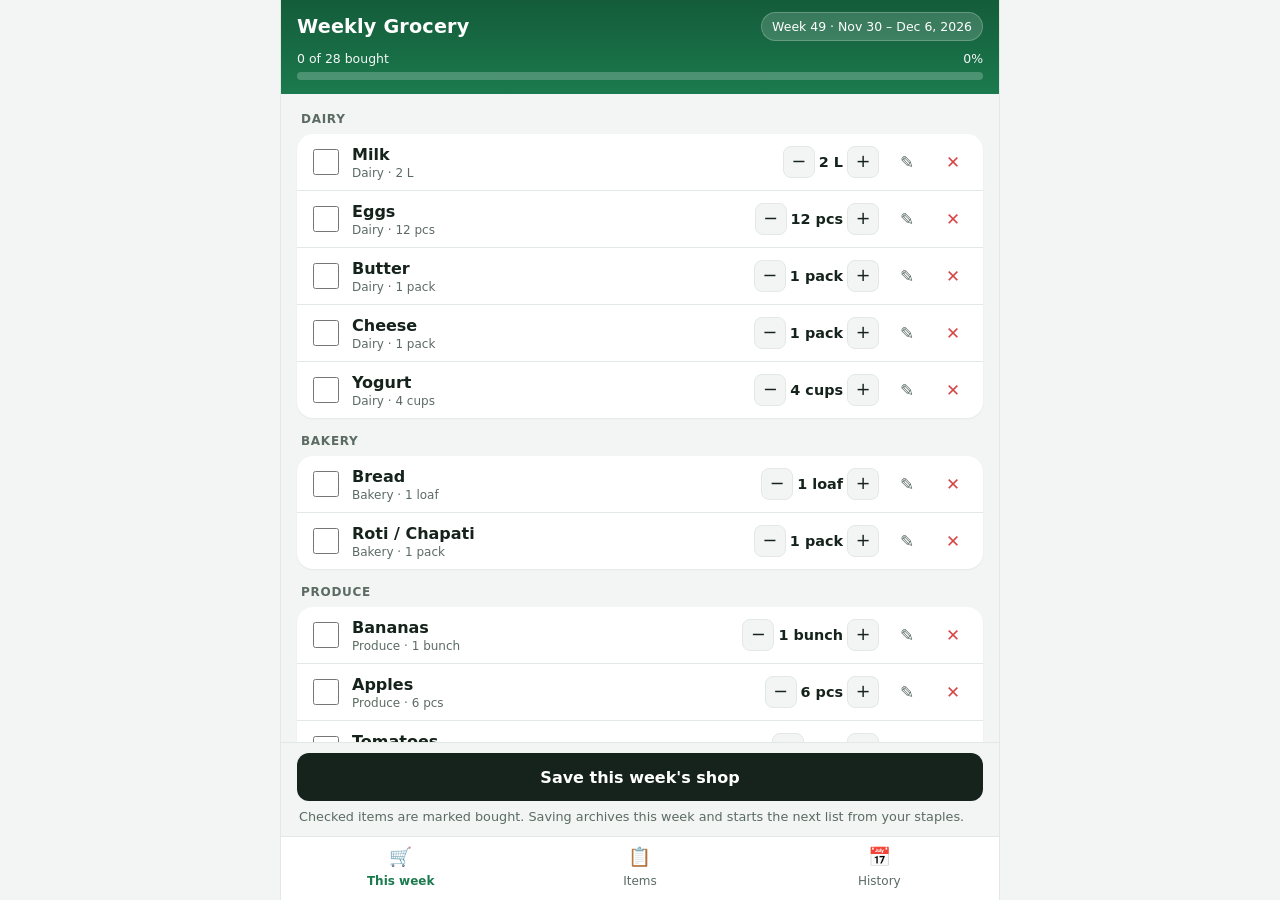
==== commit 0b1a458d: "Add sideloadable Weekly Grocery APK Include the signed GroceryMate.apk for Android 5+ and tighten th" ====
--- a/android/app/src/main/assets/index.html
+++ b/android/app/src/main/assets/index.html
@@ -472,6 +472,14 @@
       border-color: var(--line);
       background: var(--bg);
       color: var(--muted);
+    }
+
+    .item-row.items-mode .qty { display: none; }
+
+    @media (max-width: 400px) {
+      .item-row { gap: 6px; padding: 10px 8px; }
+      .add-week-btn { padding: 8px 8px; font-size: 0.72rem; }
+      .icon-btn { width: 32px; height: 32px; }
     }
 
     @media (min-width: 600px) {
@@ -736,13 +744,15 @@
   function itemRowHtml(item, mode) {
     const onList = mode === "items" && state.currentList.some((x) => x.catalogId === item.id);
     return (
-      '<div class="item-row" data-id="' + esc(item.id) + '">' +
+      '<div class="item-row' + (mode === "items" ? " items-mode" : "") + '" data-id="' + esc(item.id) + '">' +
         (mode === "shop"
           ? '<input class="check" type="checkbox" ' + (item.bought ? "checked" : "") + ' data-act="toggle">'
           : "") +
         '<div class="item-main"' + (mode === "shop" ? ' data-act="toggle-row"' : "") + ">" +
           '<div class="item-name' + (item.bought ? " bought" : "") + '">' + esc(item.name) + "</div>" +
-          '<div class="item-meta">' + esc(item.category) + (item.staple && mode === "items" ? " · Staple" : "") + "</div>" +
+          '<div class="item-meta">' + esc(item.category) +
+            (item.qty ? " · " + esc(item.qty) + (item.unit ? " " + esc(item.unit) : "") : "") +
+            (item.staple && mode === "items" ? " · Staple" : "") + "</div>" +
         "</div>" +
         '<div class="qty">' +
           '<button type="button" data-act="dec" aria-label="Decrease">−</button>' +
@@ -751,7 +761,7 @@
         "</div>" +
         (mode === "items"
           ? '<button class="add-week-btn" type="button" data-act="addweek"' + (onList ? " disabled" : "") + ">" +
-              (onList ? "On list" : "Add") + "</button>"
+              (onList ? "Added" : "Add") + "</button>"
           : "") +
         '<button class="icon-btn" type="button" data-act="edit" aria-label="Edit">✎</button>' +
         '<button class="icon-btn danger" type="button" data-act="delete" aria-label="Delete">✕</button>' +
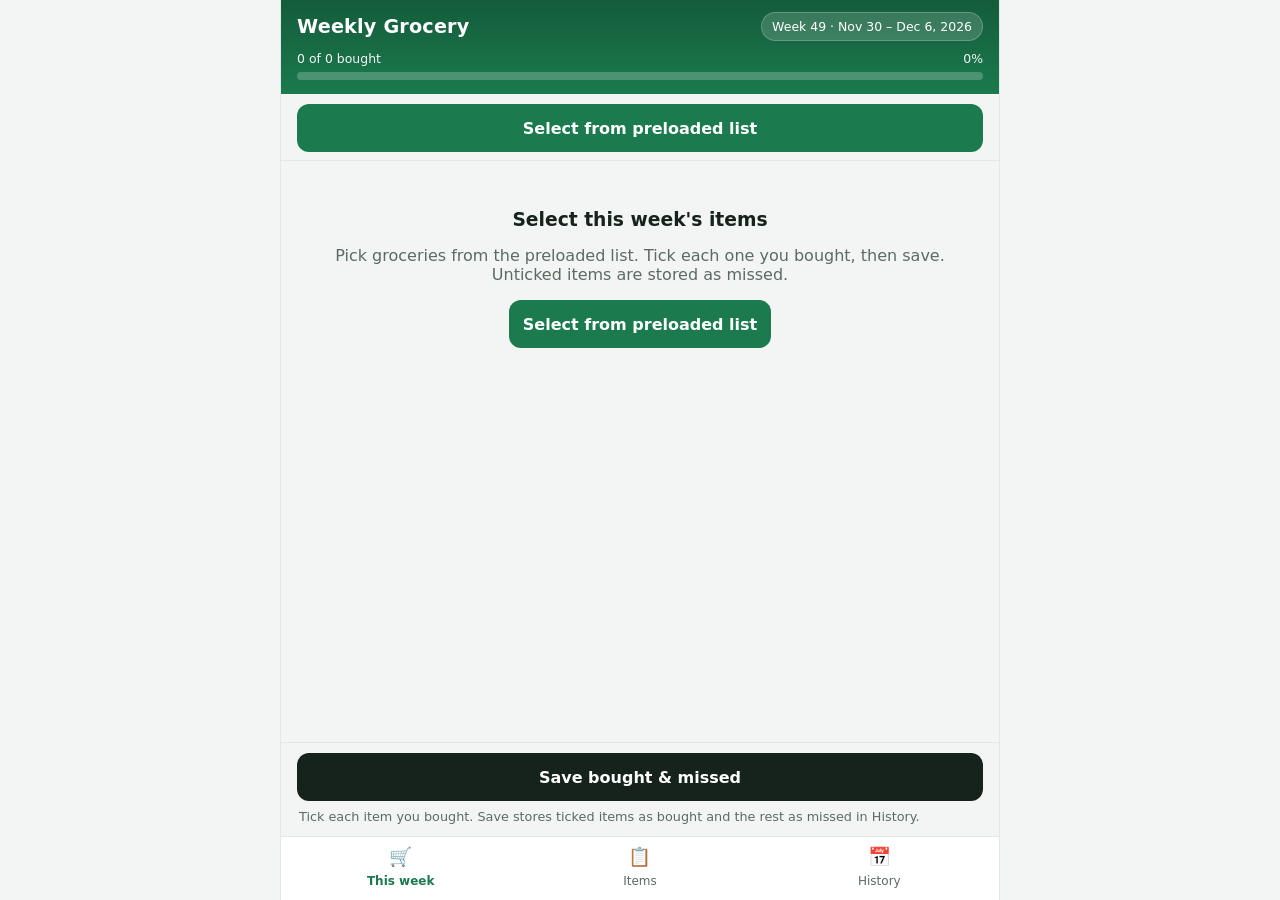
==== commit d4657b91: "Let each week pick from preloaded items, then save bought and missed Start the week empty so the sho" ====
--- a/android/app/src/main/assets/index.html
+++ b/android/app/src/main/assets/index.html
@@ -231,10 +231,31 @@
     .item-row:last-child { border-bottom: none; }
 
     .check {
-      width: 26px;
-      height: 26px;
-      flex: 0 0 26px;
+      width: 28px;
+      height: 28px;
+      flex: 0 0 28px;
       accent-color: var(--primary);
+    }
+
+    .tick-wrap {
+      width: 28px;
+      height: 28px;
+      flex: 0 0 28px;
+      border: 2px solid #C5D0CA;
+      border-radius: 8px;
+      background: #fff;
+      display: flex;
+      align-items: center;
+      justify-content: center;
+      font-size: 1.05rem;
+      color: transparent;
+      font-weight: 800;
+    }
+
+    .item-row.is-bought .tick-wrap {
+      background: var(--primary);
+      border-color: var(--primary);
+      color: #fff;
     }
 
     .item-main {
@@ -352,6 +373,16 @@
       font-size: 0.92rem;
     }
 
+    .history-group-title {
+      font-size: 0.75rem;
+      font-weight: 800;
+      letter-spacing: 0.06em;
+      text-transform: uppercase;
+      margin: 10px 0 4px;
+    }
+    .history-group-title.ok { color: var(--bought); }
+    .history-group-title.no { color: var(--missed); }
+
     .ok { color: var(--bought); font-weight: 700; }
     .no { color: var(--missed); font-weight: 700; }
 
@@ -431,6 +462,40 @@
       grid-template-columns: 1fr 1fr;
       gap: 8px;
       margin-top: 8px;
+    }
+
+    .pick-btn { width: 100%; }
+
+    .picker-item {
+      display: flex;
+      align-items: center;
+      gap: 10px;
+      width: 100%;
+      text-align: left;
+      background: var(--card);
+      border: none;
+      border-bottom: 1px solid var(--line);
+      padding: 12px;
+      min-height: 52px;
+    }
+
+    .picker-item .mark {
+      width: 26px;
+      height: 26px;
+      border: 2px solid #C5D0CA;
+      border-radius: 8px;
+      display: flex;
+      align-items: center;
+      justify-content: center;
+      color: transparent;
+      font-weight: 800;
+      flex: 0 0 26px;
+    }
+
+    .picker-item.picked .mark {
+      background: var(--primary);
+      border-color: var(--primary);
+      color: #fff;
     }
 
     .chip-row {
@@ -507,10 +572,13 @@
 
   <div class="panels">
     <section class="panel active" id="panel-shop">
+      <div class="sticky-form">
+        <button class="btn btn-primary pick-btn" id="pickItemsBtn" type="button">Select from preloaded list</button>
+      </div>
       <div class="scroll" id="shopScroll"></div>
       <div class="footer-actions">
-        <button class="btn btn-dark" id="finishBtn" type="button">Save this week's shop</button>
-        <p class="hint">Checked items are marked bought. Saving archives this week and starts the next list from your staples.</p>
+        <button class="btn btn-dark" id="finishBtn" type="button">Save bought &amp; missed</button>
+        <p class="hint">Tick each item you bought. Save stores ticked items as bought and the rest as missed in History.</p>
       </div>
     </section>
 
@@ -520,7 +588,7 @@
           <input id="newItemName" type="text" maxlength="60" placeholder="Add item, e.g. Milk" autocomplete="off">
           <button class="btn btn-primary" id="addItemBtn" type="button">Add</button>
         </div>
-        <p class="hint">Staples are copied into each new week. Edit or delete any item anytime.</p>
+        <p class="hint">This is your preloaded list. Tap Add to put an item on this week, then tick bought items and save.</p>
       </div>
       <div class="scroll" id="itemsScroll"></div>
     </section>
@@ -556,9 +624,9 @@
       <label for="editUnit">Unit</label>
       <input id="editUnit" type="text" maxlength="16" placeholder="pcs, kg, L, pack">
     </div>
-    <div class="field">
+    <div class="field" id="stapleField" style="display:none">
       <label>
-        <input id="editStaple" type="checkbox"> Include as a weekly staple
+        <input id="editStaple" type="checkbox"> Keep in preloaded list
       </label>
     </div>
     <div class="modal-actions">
@@ -568,9 +636,21 @@
   </div>
 </div>
 
+<div class="modal-backdrop" id="pickerBackdrop">
+  <div class="modal" role="dialog" aria-modal="true" aria-labelledby="pickerTitle">
+    <h2 id="pickerTitle">Select this week's items</h2>
+    <p class="hint">Tap items from the preloaded list. Selected items go on This week so you can tick what you bought.</p>
+    <div id="pickerList"></div>
+    <div class="modal-actions">
+      <button class="btn" type="button" id="cancelPicker" style="background:#eef2f0">Close</button>
+      <button class="btn btn-primary" type="button" id="donePicker">Done</button>
+    </div>
+  </div>
+</div>
+
 <script>
 (function () {
-  const STORAGE_KEY = "weeklyGrocery.v1";
+  const STORAGE_KEY = "weeklyGrocery.v2";
   const CATEGORIES = ["Dairy", "Bakery", "Produce", "Protein", "Pantry", "Household", "Other"];
   const DEFAULT_ITEMS = [
     ["Milk", "Dairy", 2, "L"],
@@ -651,36 +731,29 @@
     localStorage.setItem(STORAGE_KEY, JSON.stringify(state));
   }
 
+  function archiveCurrentWeek(auto) {
+    if (!state.currentList.length) return;
+    state.history.push({
+      id: uid(),
+      weekKey: state.currentWeekKey,
+      label: state.currentWeekLabel || state.currentWeekKey,
+      finishedAt: new Date().toISOString(),
+      auto: !!auto,
+      items: state.currentList.map((i) => ({ ...i }))
+    });
+  }
+
   function ensureCurrentWeek() {
     const now = weekInfo();
     if (state.currentWeekKey === now.key) return;
-    if (state.currentWeekKey && state.currentList.some((i) => i.bought)) {
-      state.history.push({
-        id: uid(),
-        weekKey: state.currentWeekKey,
-        label: state.currentWeekLabel || state.currentWeekKey,
-        finishedAt: new Date().toISOString(),
-        auto: true,
-        items: state.currentList.map((i) => ({ ...i }))
-      });
-    }
+    if (state.currentWeekKey) archiveCurrentWeek(true);
     startWeek(now);
   }
 
   function startWeek(info) {
     state.currentWeekKey = info.key;
     state.currentWeekLabel = info.label;
-    state.currentList = state.catalog
-      .filter((c) => c.staple)
-      .map((c) => ({
-        id: uid(),
-        catalogId: c.id,
-        name: c.name,
-        category: c.category,
-        qty: c.qty,
-        unit: c.unit,
-        bought: false
-      }));
+    state.currentList = [];
     save();
   }
 
@@ -724,7 +797,7 @@
     updateHeader();
     const root = document.getElementById("shopScroll");
     if (!state.currentList.length) {
-      root.innerHTML = '<div class="empty"><h3>No items this week</h3><p>Add staples in Items, or tap Add there to put something on this week\'s list.</p></div>';
+      root.innerHTML = '<div class="empty"><h3>Select this week\'s items</h3><p>Pick groceries from the preloaded list. Tick each one you bought, then save. Unticked items are stored as missed.</p><p><button class="btn btn-primary" type="button" id="emptyPickBtn">Select from preloaded list</button></p></div>';
       return;
     }
     const groups = groupByCategory(state.currentList);
@@ -744,9 +817,9 @@
   function itemRowHtml(item, mode) {
     const onList = mode === "items" && state.currentList.some((x) => x.catalogId === item.id);
     return (
-      '<div class="item-row' + (mode === "items" ? " items-mode" : "") + '" data-id="' + esc(item.id) + '">' +
+      '<div class="item-row' + (mode === "items" ? " items-mode" : "") + (item.bought ? " is-bought" : "") + '" data-id="' + esc(item.id) + '">' +
         (mode === "shop"
-          ? '<input class="check" type="checkbox" ' + (item.bought ? "checked" : "") + ' data-act="toggle">'
+          ? '<button class="tick-wrap" type="button" data-act="toggle-row" aria-label="Mark bought">' + (item.bought ? "✓" : "") + "</button>"
           : "") +
         '<div class="item-main"' + (mode === "shop" ? ' data-act="toggle-row"' : "") + ">" +
           '<div class="item-name' + (item.bought ? " bought" : "") + '">' + esc(item.name) + "</div>" +
@@ -792,27 +865,24 @@
     updateHeader();
     const root = document.getElementById("historyScroll");
     if (!state.history.length) {
-      root.innerHTML = '<div class="empty"><h3>No weekly history yet</h3><p>Finish a shopping week to keep a record of what you bought.</p></div>';
+      root.innerHTML = '<div class="empty"><h3>No weekly history yet</h3><p>Select items, tick what you bought, then save. Bought and missed items will show up here.</p></div>';
       return;
     }
     const weeks = [...state.history].reverse();
     let html = "";
     weeks.forEach((trip) => {
-      const bought = trip.items.filter((i) => i.bought).length;
+      const boughtItems = trip.items.filter((i) => i.bought);
+      const missedItems = trip.items.filter((i) => !i.bought);
       const open = !!openHistory[trip.id];
       html += '<div class="history-card' + (open ? " open" : "") + '" data-id="' + esc(trip.id) + '">';
       html += '<button type="button" class="history-head" data-act="toggle-week">';
       html += '<div><div class="history-title">' + esc(trip.label || trip.weekKey) + "</div>";
-      html += '<div class="history-sub">' + bought + " of " + trip.items.length + " bought" +
+      html += '<div class="history-sub">' + boughtItems.length + " bought · " + missedItems.length + " missed" +
         (trip.auto ? " · auto-saved" : "") + "</div></div>";
       html += "<div>" + (open ? "▴" : "▾") + "</div></button>";
       html += '<div class="history-body">';
-      trip.items.forEach((item) => {
-        html += '<div class="history-item"><span>' + esc(item.name) +
-          (item.qty ? " · " + esc(item.qty) + (item.unit ? " " + esc(item.unit) : "") : "") +
-          '</span><span class="' + (item.bought ? "ok" : "no") + '">' +
-          (item.bought ? "Bought" : "Missed") + "</span></div>";
-      });
+      html += historyGroupHtml("Bought", boughtItems, true);
+      html += historyGroupHtml("Missed", missedItems, false);
       html += '<div style="margin-top:8px"><button class="add-week-btn" type="button" data-act="copy">Copy missed items to this week</button></div>';
       html += "</div></div>";
     });
@@ -820,6 +890,21 @@
     root.innerHTML = html;
   }
 
+  function historyGroupHtml(title, items, bought) {
+    let html = '<div class="history-group-title ' + (bought ? "ok" : "no") + '">' + title + " (" + items.length + ")</div>";
+    if (!items.length) {
+      html += '<div class="history-item"><span class="item-meta">None</span></div>';
+      return html;
+    }
+    items.forEach((item) => {
+      html += '<div class="history-item"><span>' + esc(item.name) +
+        (item.qty ? " · " + esc(item.qty) + (item.unit ? " " + esc(item.unit) : "") : "") +
+        '</span><span class="' + (bought ? "ok" : "no") + '">' +
+        (bought ? "✓ Bought" : "Missed") + "</span></div>";
+    });
+    return html;
+  }
+
   function findShop(id) { return state.currentList.find((i) => i.id === id); }
   function findCatalog(id) { return state.catalog.find((i) => i.id === id); }
 
@@ -829,14 +914,18 @@
   }
 
   document.getElementById("shopScroll").addEventListener("click", (e) => {
+    if (e.target.id === "emptyPickBtn" || e.target.closest("#emptyPickBtn")) {
+      openPicker();
+      return;
+    }
     const row = e.target.closest(".item-row");
     if (!row) return;
     const item = findShop(row.dataset.id);
     if (!item) return;
     const actEl = e.target.closest("[data-act]");
     const act = actEl ? actEl.dataset.act : "";
-    if (act === "toggle" || e.target.classList.contains("check") || act === "toggle-row") {
-      item.bought = act === "toggle" ? !!e.target.checked : !item.bought;
+    if (act === "toggle" || act === "toggle-row") {
+      item.bought = !item.bought;
       save(); renderShop();
     } else if (act === "inc") { changeQty(item, 1); renderShop(); }
     else if (act === "dec") { changeQty(item, -1); renderShop(); }
@@ -922,12 +1011,9 @@
     document.getElementById("editQty").value = item.qty || 1;
     document.getElementById("editUnit").value = item.unit || "";
     const stapleBox = document.getElementById("editStaple");
-    if (source === "catalog") {
-      stapleBox.checked = !!item.staple;
-      stapleBox.parentElement.style.display = "block";
-    } else {
-      stapleBox.parentElement.style.display = "none";
-    }
+    const stapleField = document.getElementById("stapleField");
+    if (stapleField) stapleField.style.display = "none";
+    if (stapleBox) stapleBox.checked = !!item.staple;
     document.getElementById("modalBackdrop").classList.add("show");
     document.getElementById("editName").focus();
   }
@@ -980,9 +1066,6 @@
     }
     const item = { id: uid(), name, category: "Other", qty: 1, unit: "pcs", staple: true };
     state.catalog.push(item);
-    state.currentList.push({
-      id: uid(), catalogId: item.id, name, category: item.category, qty: 1, unit: "pcs", bought: false
-    });
     input.value = "";
     save();
     renderItems();
@@ -995,25 +1078,87 @@
 
   document.getElementById("finishBtn").addEventListener("click", () => {
     if (!state.currentList.length) {
-      alert("Add items before saving this week's shop.");
+      alert("Select items from the preloaded list first.");
       return;
     }
-    if (!confirm("Save this week to history and start a fresh staple list?")) return;
+    if (!confirm("Save this week? Ticked items are bought. Unticked items are missed. Both go to History.")) return;
     const w = currentWeek();
-    state.history.push({
-      id: uid(),
-      weekKey: state.currentWeekKey || w.key,
-      label: state.currentWeekLabel || w.label,
-      finishedAt: new Date().toISOString(),
-      auto: false,
-      items: state.currentList.map((i) => ({ ...i }))
-    });
+    archiveCurrentWeek(false);
     startWeek(w);
     setTab("history");
   });
 
   document.querySelectorAll(".bottom-nav button").forEach((btn) => {
     btn.addEventListener("click", () => setTab(btn.dataset.tab));
+  });
+
+  function addToWeek(catalogItem) {
+    if (state.currentList.some((x) => x.catalogId === catalogItem.id)) return;
+    state.currentList.push({
+      id: uid(),
+      catalogId: catalogItem.id,
+      name: catalogItem.name,
+      category: catalogItem.category,
+      qty: catalogItem.qty,
+      unit: catalogItem.unit,
+      bought: false
+    });
+  }
+
+  function removeFromWeek(catalogId) {
+    state.currentList = state.currentList.filter((i) => i.catalogId !== catalogId);
+  }
+
+  function renderPicker() {
+    const root = document.getElementById("pickerList");
+    if (!state.catalog.length) {
+      root.innerHTML = '<div class="empty"><p>Add items on the Items tab first.</p></div>';
+      return;
+    }
+    const groups = groupByCategory(state.catalog);
+    let html = "";
+    CATEGORIES.forEach((cat) => {
+      const rows = groups[cat];
+      if (!rows.length) return;
+      html += '<div class="cat-block"><div class="cat-title">' + esc(cat) + '</div><div class="card">';
+      rows.forEach((item) => {
+        const picked = state.currentList.some((x) => x.catalogId === item.id);
+        html += '<button type="button" class="picker-item' + (picked ? " picked" : "") + '" data-id="' + esc(item.id) + '">' +
+          '<span class="mark">✓</span><span class="item-main"><span class="item-name">' + esc(item.name) +
+          '</span><div class="item-meta">' + esc(item.qty) + (item.unit ? " " + esc(item.unit) : "") +
+          "</div></span></button>";
+      });
+      html += "</div></div>";
+    });
+    root.innerHTML = html;
+  }
+
+  function openPicker() {
+    renderPicker();
+    document.getElementById("pickerBackdrop").classList.add("show");
+  }
+
+  function closePicker() {
+    document.getElementById("pickerBackdrop").classList.remove("show");
+    renderShop();
+    renderItems();
+  }
+
+  document.getElementById("pickItemsBtn").addEventListener("click", openPicker);
+  document.getElementById("cancelPicker").addEventListener("click", closePicker);
+  document.getElementById("donePicker").addEventListener("click", closePicker);
+  document.getElementById("pickerBackdrop").addEventListener("click", (e) => {
+    if (e.target.id === "pickerBackdrop") closePicker();
+  });
+  document.getElementById("pickerList").addEventListener("click", (e) => {
+    const btn = e.target.closest(".picker-item");
+    if (!btn) return;
+    const item = findCatalog(btn.dataset.id);
+    if (!item) return;
+    if (state.currentList.some((x) => x.catalogId === item.id)) removeFromWeek(item.id);
+    else addToWeek(item);
+    save();
+    btn.classList.toggle("picked", state.currentList.some((x) => x.catalogId === item.id));
   });
 
   ensureCurrentWeek();
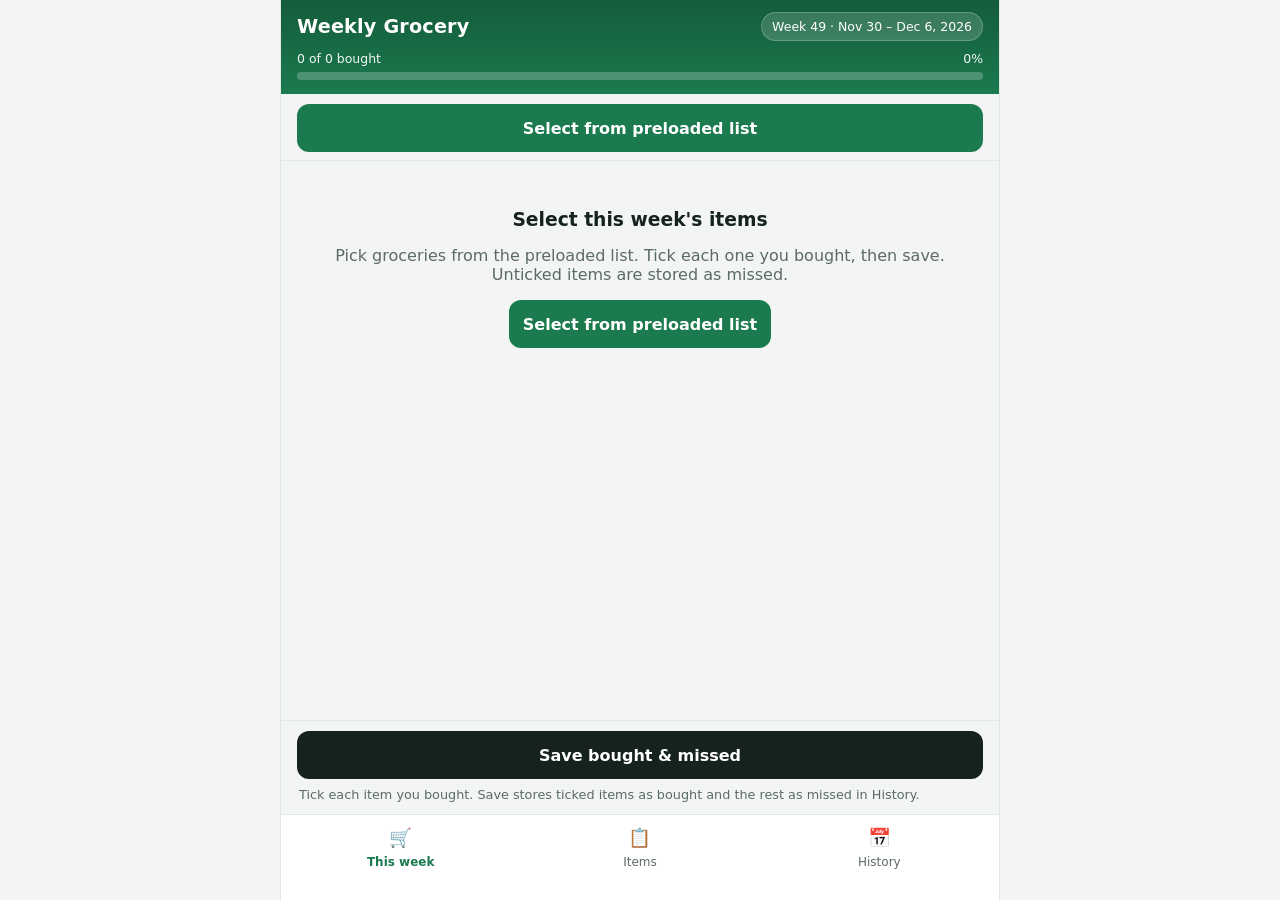
==== commit a3ccc2e0: "Lift bottom navigation above the Android system bar Add extra bottom padding in the WebView and tab " ====
--- a/android/app/src/main/assets/index.html
+++ b/android/app/src/main/assets/index.html
@@ -36,7 +36,7 @@
       margin: 0;
       padding: 0;
       height: 100%;
-      height: 100dvh;
+      max-height: 100%;
       overflow: hidden;
       background: var(--bg);
       color: var(--text);
@@ -391,17 +391,18 @@
       display: flex;
       background: var(--card);
       border-top: 1px solid var(--line);
-      padding-bottom: var(--safe-b);
-      min-height: var(--nav-h);
+      padding-top: 6px;
+      padding-bottom: max(22px, calc(var(--safe-b) + 14px));
+      min-height: calc(var(--nav-h) + 12px);
     }
 
     nav.bottom-nav button {
       flex: 1;
       border: none;
       background: transparent;
-      padding: 8px 4px 10px;
+      padding: 6px 4px 8px;
       color: var(--muted);
-      min-height: 56px;
+      min-height: 52px;
     }
 
     nav.bottom-nav button.active {
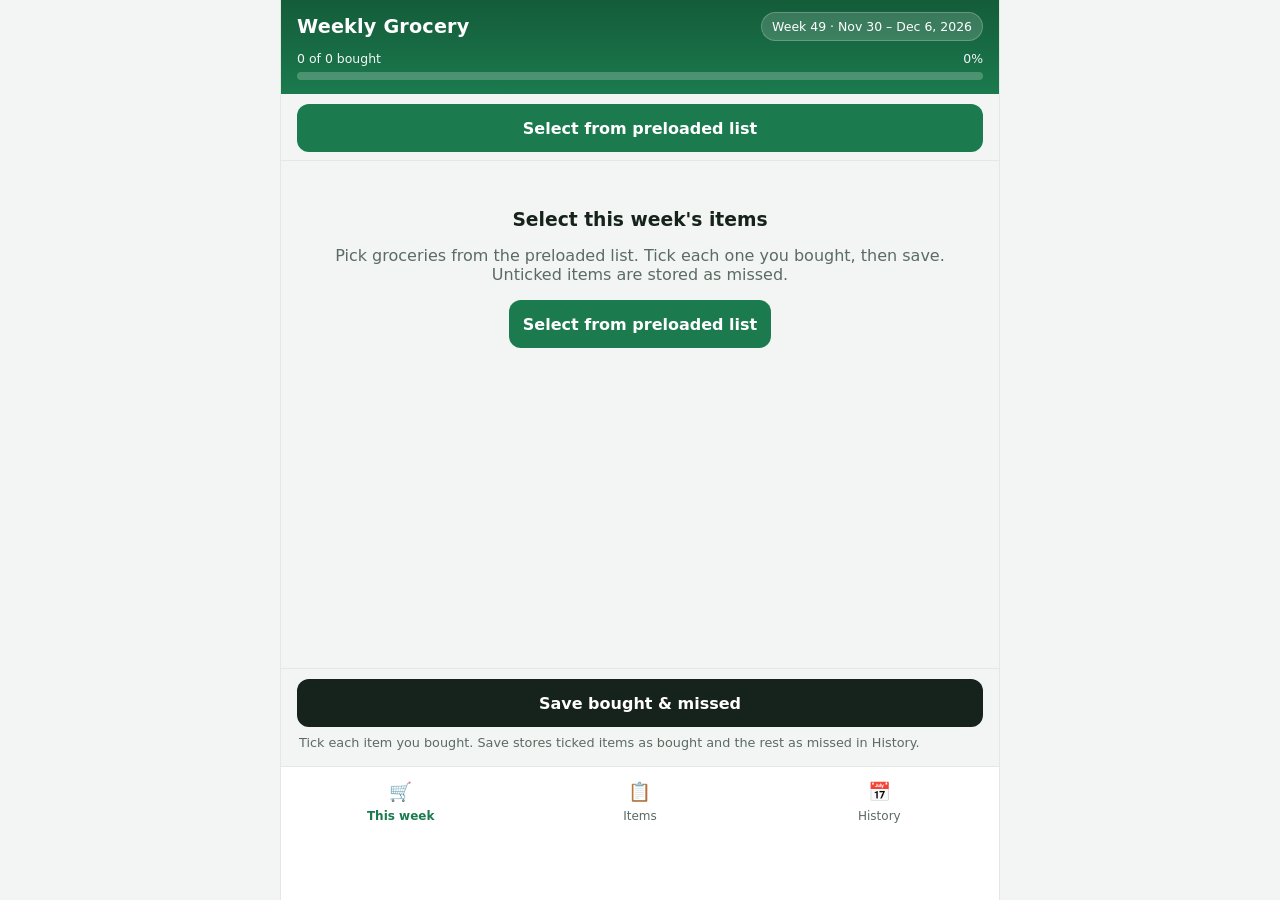
==== commit 02dbb6e5: "Raise bottom tabs on every screen above the system bar Add a dedicated spacer under This week, Items" ====
--- a/android/app/src/main/assets/index.html
+++ b/android/app/src/main/assets/index.html
@@ -318,7 +318,7 @@
 
     .footer-actions {
       flex: 0 0 auto;
-      padding: 10px 16px 12px;
+      padding: 10px 16px 16px;
       padding-left: max(16px, var(--safe-l));
       padding-right: max(16px, var(--safe-r));
       background: var(--bg);
@@ -391,9 +391,15 @@
       display: flex;
       background: var(--card);
       border-top: 1px solid var(--line);
-      padding-top: 6px;
-      padding-bottom: max(22px, calc(var(--safe-b) + 14px));
-      min-height: calc(var(--nav-h) + 12px);
+      padding-top: 8px;
+      padding-bottom: 12px;
+    }
+
+    .bottom-space {
+      flex: 0 0 56px;
+      height: 56px;
+      min-height: 56px;
+      background: var(--card);
     }
 
     nav.bottom-nav button {
@@ -430,7 +436,7 @@
       max-width: 720px;
       background: var(--card);
       border-radius: 20px 20px 0 0;
-      padding: 16px 16px calc(16px + var(--safe-b));
+      padding: 16px 16px calc(48px + var(--safe-b));
       max-height: 88dvh;
       overflow-y: auto;
       -webkit-overflow-scrolling: touch;
@@ -604,6 +610,7 @@
     <button type="button" data-tab="items"><span class="nav-ico">📋</span><span class="nav-lab">Items</span></button>
     <button type="button" data-tab="history"><span class="nav-ico">📅</span><span class="nav-lab">History</span></button>
   </nav>
+  <div class="bottom-space" aria-hidden="true"></div>
 </div>
 
 <div class="modal-backdrop" id="modalBackdrop">
